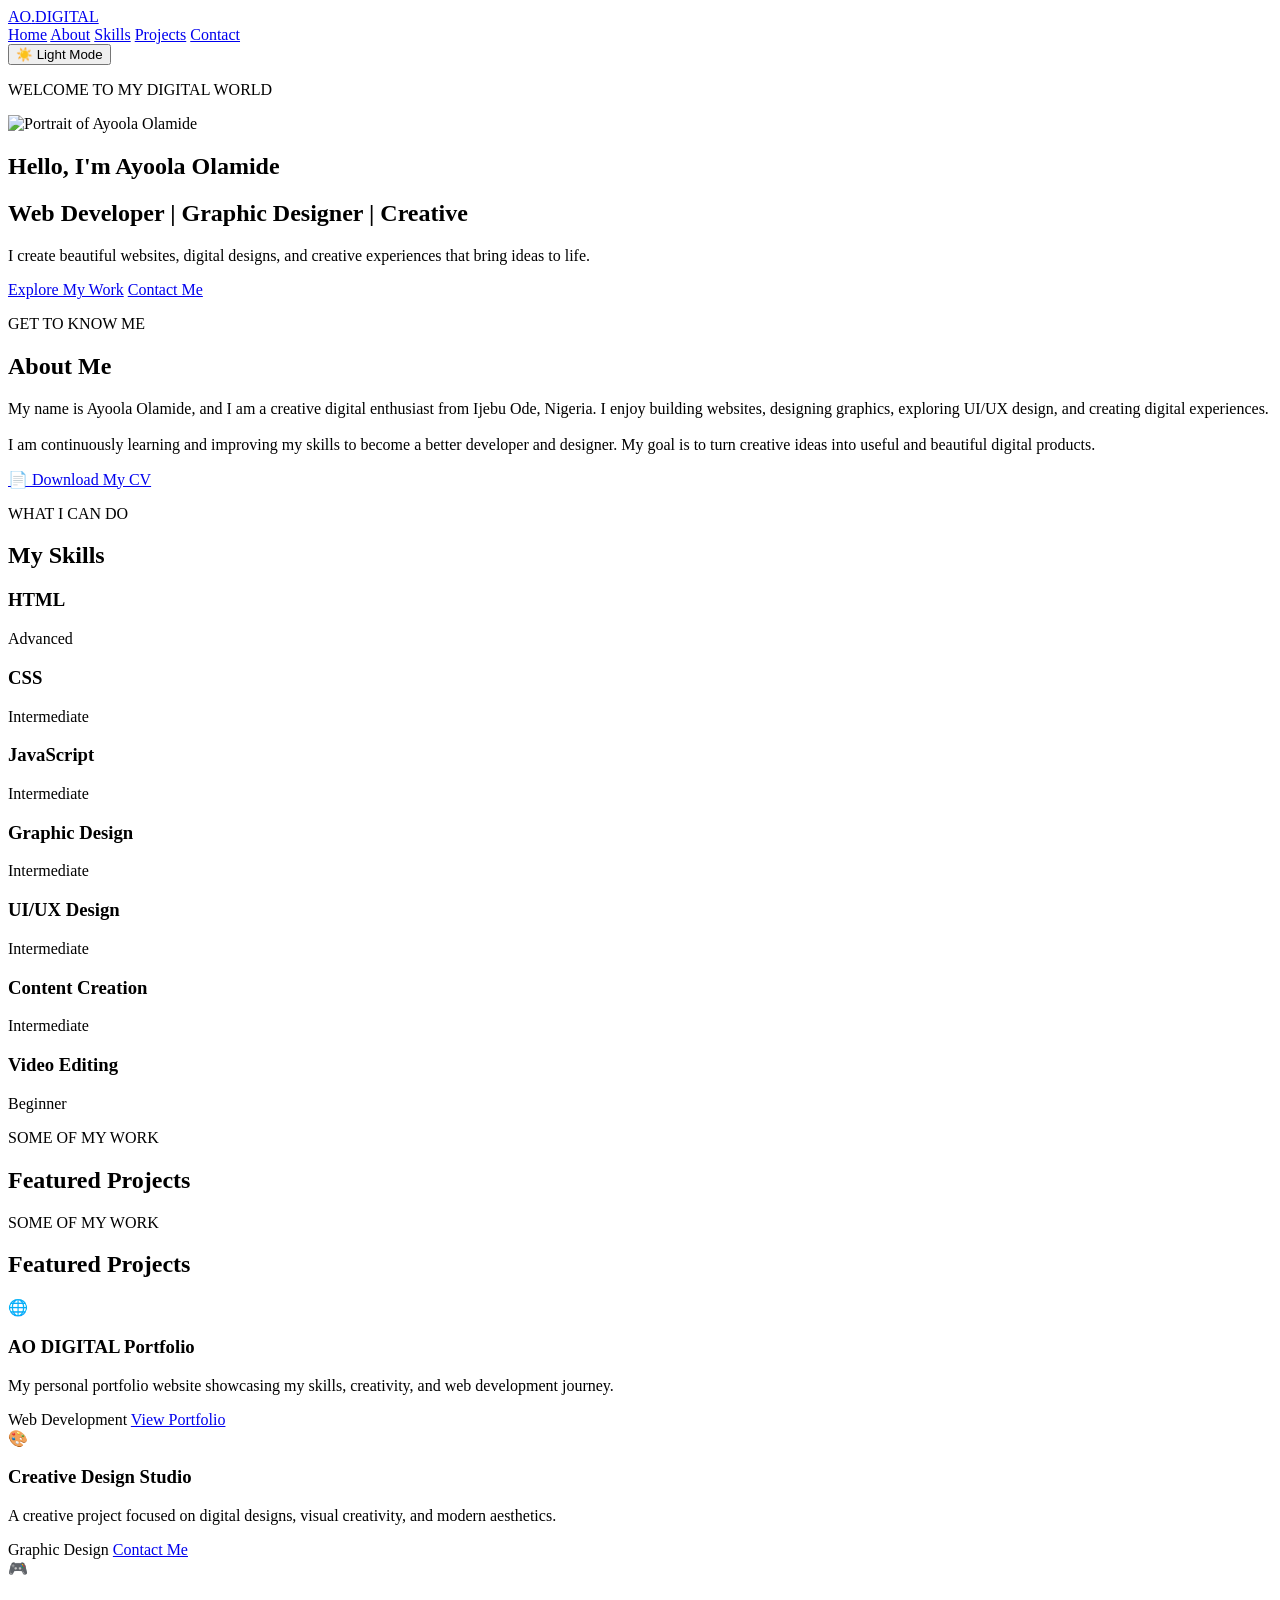
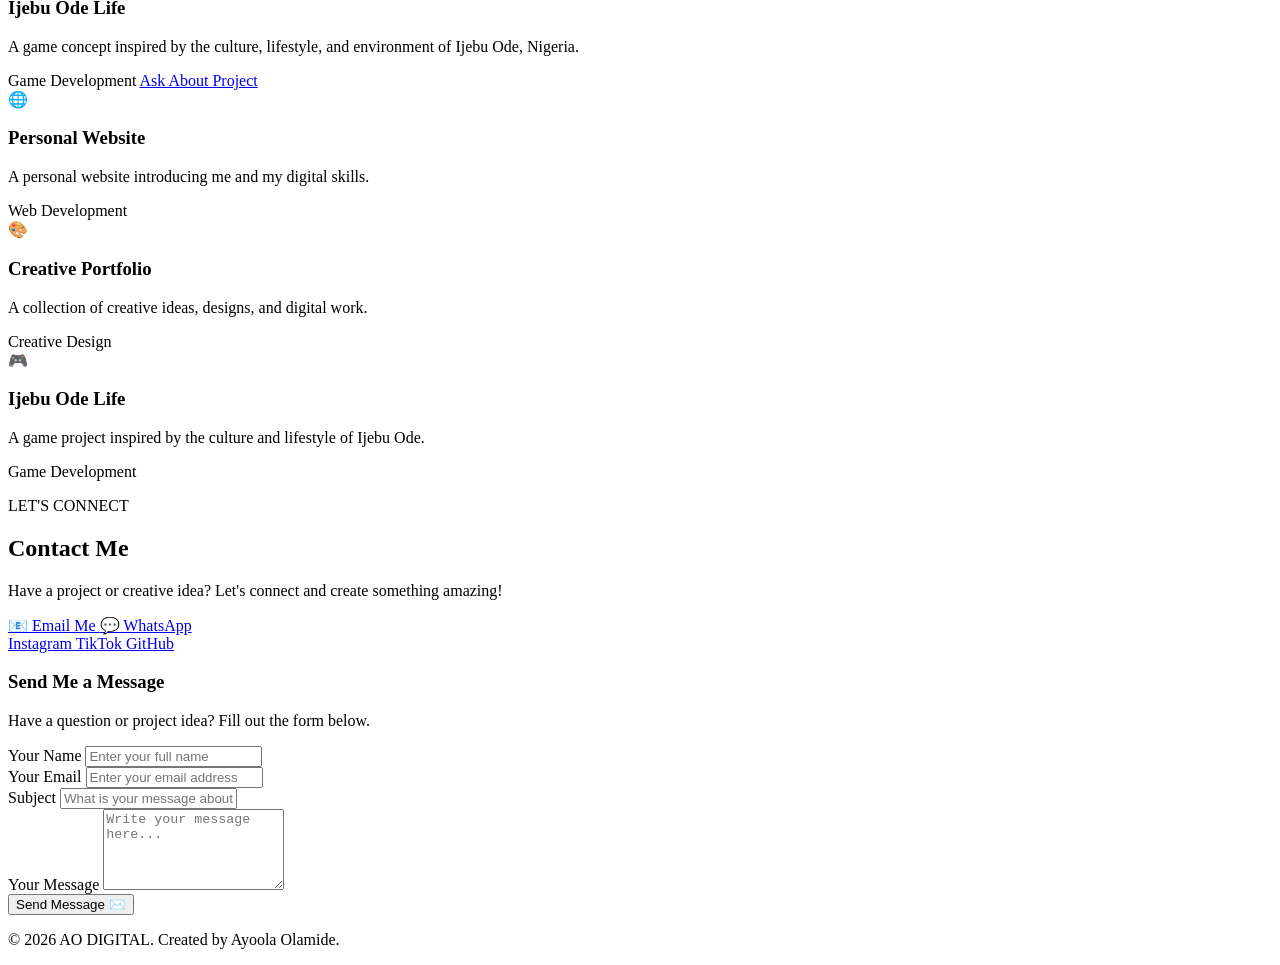
==== index.html @ ff601a03 "Add files via upload" ====
<!DOCTYPE html>
<html lang="en">

<head>
    <meta charset="UTF-8">
    <meta name="viewport" content="width=device-width, initial-scale=1.0">

    <title>AO DIGITAL | Creative Developer</title>

    <!-- Connect CSS -->
    <link rel="stylesheet" href="css/style.css">
</head>

<body>

    <!-- Navigation -->
    <header>
        <a href="#home" class="logo">AO<span>.</span>DIGITAL</a>

        <nav>
            <a href="#home">Home</a>
            <a href="#about">About</a>
            <a href="#skills">Skills</a>
            <a href="#projects">Projects</a>
            <a href="#contact">Contact</a>
        </nav>
        <button id="theme-toggle" type="button" aria-label="Switch to light mode">
            ☀️ Light Mode
        </button>
    </header>

    <!-- Home Section -->
    <section class="hero" id="home">

        <p class="welcome">WELCOME TO MY DIGITAL WORLD</p>
        <div class="profile-container">
            <img src="images/timothy.jpg" alt="Portrait of Ayoola Olamide" class="profile-picture">
        </div>
        <h1>Hello, I'm <span>Ayoola Olamide</span></h1>

        <h2>Web Developer | Graphic Designer | Creative</h2>

        <p class="description">
            I create beautiful websites, digital designs,
            and creative experiences that bring ideas to life.
        </p>

        <div class="hero-buttons">
            <a href="#projects" class="btn">Explore My Work</a>
            <a href="#contact" class="btn outline">Contact Me</a>
        </div>

    </section>

    <!-- About Section -->
    <section class="section" id="about">

        <p class="small-title">GET TO KNOW ME</p>

        <h2 class="section-title">About <span>Me</span></h2>

        <p class="about-text">
            My name is Ayoola Olamide, and I am a creative digital
            enthusiast from Ijebu Ode, Nigeria. I enjoy building
            websites, designing graphics, exploring UI/UX design,
            and creating digital experiences.

            <br><br>

            I am continuously learning and improving my skills
            to become a better developer and designer. My goal
            is to turn creative ideas into useful and beautiful
            digital products.
        </p>
        <div class="cv-download">
            <a href="documents/Ayoola-Olamide-CV.pdf" class="btn" download="Ayoola-Olamide-CV.pdf">
                📄 Download My CV
            </a>
        </div>

    </section>

    <!-- Skills Section -->
    <section class="section" id="skills">

        <p class="small-title">WHAT I CAN DO</p>

        <h2 class="section-title">My <span>Skills</span></h2>

        <div class="skills-container">

            <div class="skill-card">
                <h3>HTML</h3>
                <p>Advanced</p>
            </div>

            <div class="skill-card">
                <h3>CSS</h3>
                <p>Intermediate</p>
            </div>

            <div class="skill-card">
                <h3>JavaScript</h3>
                <p>Intermediate</p>
            </div>

            <div class="skill-card">
                <h3>Graphic Design</h3>
                <p>Intermediate</p>
            </div>

            <div class="skill-card">
                <h3>UI/UX Design</h3>
                <p>Intermediate</p>
            </div>

            <div class="skill-card">
                <h3>Content Creation</h3>
                <p>Intermediate</p>
            </div>

            <div class="skill-card">
                <h3>Video Editing</h3>
                <p>Beginner</p>
            </div>

        </div>

    </section>

    <!-- Projects Section -->
    <section class="section" id="projects">

        <p class="small-title">SOME OF MY WORK</p>

        <h2 class="section-title">Featured <span>Projects</span></h2>

        <!-- Projects Section -->
        <section class="section" id="projects">

            <p class="small-title">SOME OF MY WORK</p>

            <h2 class="section-title">
                Featured <span>Projects</span>
            </h2>

            <div class="projects-container">

                <!-- Project 1 -->
                <div class="project-card">

                    <div class="project-icon">🌐</div>

                    <h3>AO DIGITAL Portfolio</h3>

                    <p>
                        My personal portfolio website showcasing
                        my skills, creativity, and web development journey.
                    </p>

                    <span class="project-tag">Web Development</span>

                    <a href="#home" class="project-button">
                        View Portfolio
                    </a>

                </div>

                <!-- Project 2 -->
                <div class="project-card">

                    <div class="project-icon">🎨</div>

                    <h3>Creative Design Studio</h3>

                    <p>
                        A creative project focused on digital designs,
                        visual creativity, and modern aesthetics.
                    </p>

                    <span class="project-tag">Graphic Design</span>

                    <a href="#contact" class="project-button">
                        Contact Me
                    </a>

                </div>

                <!-- Project 3 -->
                <div class="project-card">

                    <div class="project-icon">🎮</div>

                    <h3>Ijebu Ode Life</h3>

                    <p>
                        A game concept inspired by the culture,
                        lifestyle, and environment of Ijebu Ode, Nigeria.
                    </p>

                    <span class="project-tag">Game Development</span>

                    <a href="mailto:timothyayoola301@gmail.com" class="project-button">
                        Ask About Project
                    </a>

                </div>

            </div>

        </section>

        <div class="project-card">
            <div class="project-icon">🌐</div>
            <h3>Personal Website</h3>
            <p>
                A personal website introducing me and my
                digital skills.
            </p>
            <span class="project-tag">Web Development</span>
        </div>

        <div class="project-card">
            <div class="project-icon">🎨</div>
            <h3>Creative Portfolio</h3>
            <p>
                A collection of creative ideas, designs,
                and digital work.
            </p>
            <span class="project-tag">Creative Design</span>
        </div>

        <div class="project-card">
            <div class="project-icon">🎮</div>
            <h3>Ijebu Ode Life</h3>
            <p>
                A game project inspired by the culture
                and lifestyle of Ijebu Ode.
            </p>
            <span class="project-tag">Game Development</span>
        </div>

        </div>

        <!-- Contact Section -->
        <section class="section contact" id="contact">

            <p class="small-title">LET'S CONNECT</p>

            <h2 class="section-title">
                Contact <span>Me</span>
            </h2>

            <p>
                Have a project or creative idea?
                Let's connect and create something amazing!
            </p>

            <!-- Contact Buttons -->
            <div class="contact-buttons">

                <a href="mailto:timothyayoola301@gmail.com" class="btn">
                    📧 Email Me
                </a>

                <a href="https://wa.me/2349030544965" class="btn outline" target="_blank" rel="noopener noreferrer">
                    💬 WhatsApp
                </a>

            </div>

            <!-- Social Media Links -->
            <div class="social-links">

                <a href="https://www.instagram.com/" target="_blank" rel="noopener noreferrer" aria-label="Instagram">
                    Instagram
                </a>

                <a href="https://www.tiktok.com/" target="_blank" rel="noopener noreferrer" aria-label="TikTok">
                    TikTok
                </a>

                <a href="https://github.com/" target="_blank" rel="noopener noreferrer" aria-label="GitHub">
                    GitHub
                </a>

            </div>
            <!-- Contact Form -->
            <div class="contact-form-container">

                <h3>Send Me a Message</h3>

                <p class="form-description">
                    Have a question or project idea? Fill out the form below.
                </p>

                <form id="contact-form">

                    <div class="form-group">
                        <label for="visitor-name">Your Name</label>

                        <input type="text" id="visitor-name" name="name" placeholder="Enter your full name" required>
                    </div>

                    <div class="form-group">
                        <label for="visitor-email">Your Email</label>

                        <input type="email" id="visitor-email" name="email" placeholder="Enter your email address"
                            required>
                    </div>

                    <div class="form-group">
                        <label for="visitor-subject">Subject</label>

                        <input type="text" id="visitor-subject" name="subject" placeholder="What is your message about?"
                            required>
                    </div>

                    <div class="form-group">
                        <label for="visitor-message">Your Message</label>

                        <textarea id="visitor-message" name="message" rows="5" placeholder="Write your message here..."
                            required></textarea>
                    </div>

                    <button type="submit" class="btn">
                        Send Message ✉️
                    </button>

                    <p id="form-status" role="status" aria-live="polite"></p>

                </form>

            </div>
        </section>

        <!-- Footer -->
        <footer>
            <p>
                © <span id="year">2026</span> AO DIGITAL.
                Created by Ayoola Olamide.
            </p>
        </footer>
        <script src="script.js"></script>
</body>

</html>
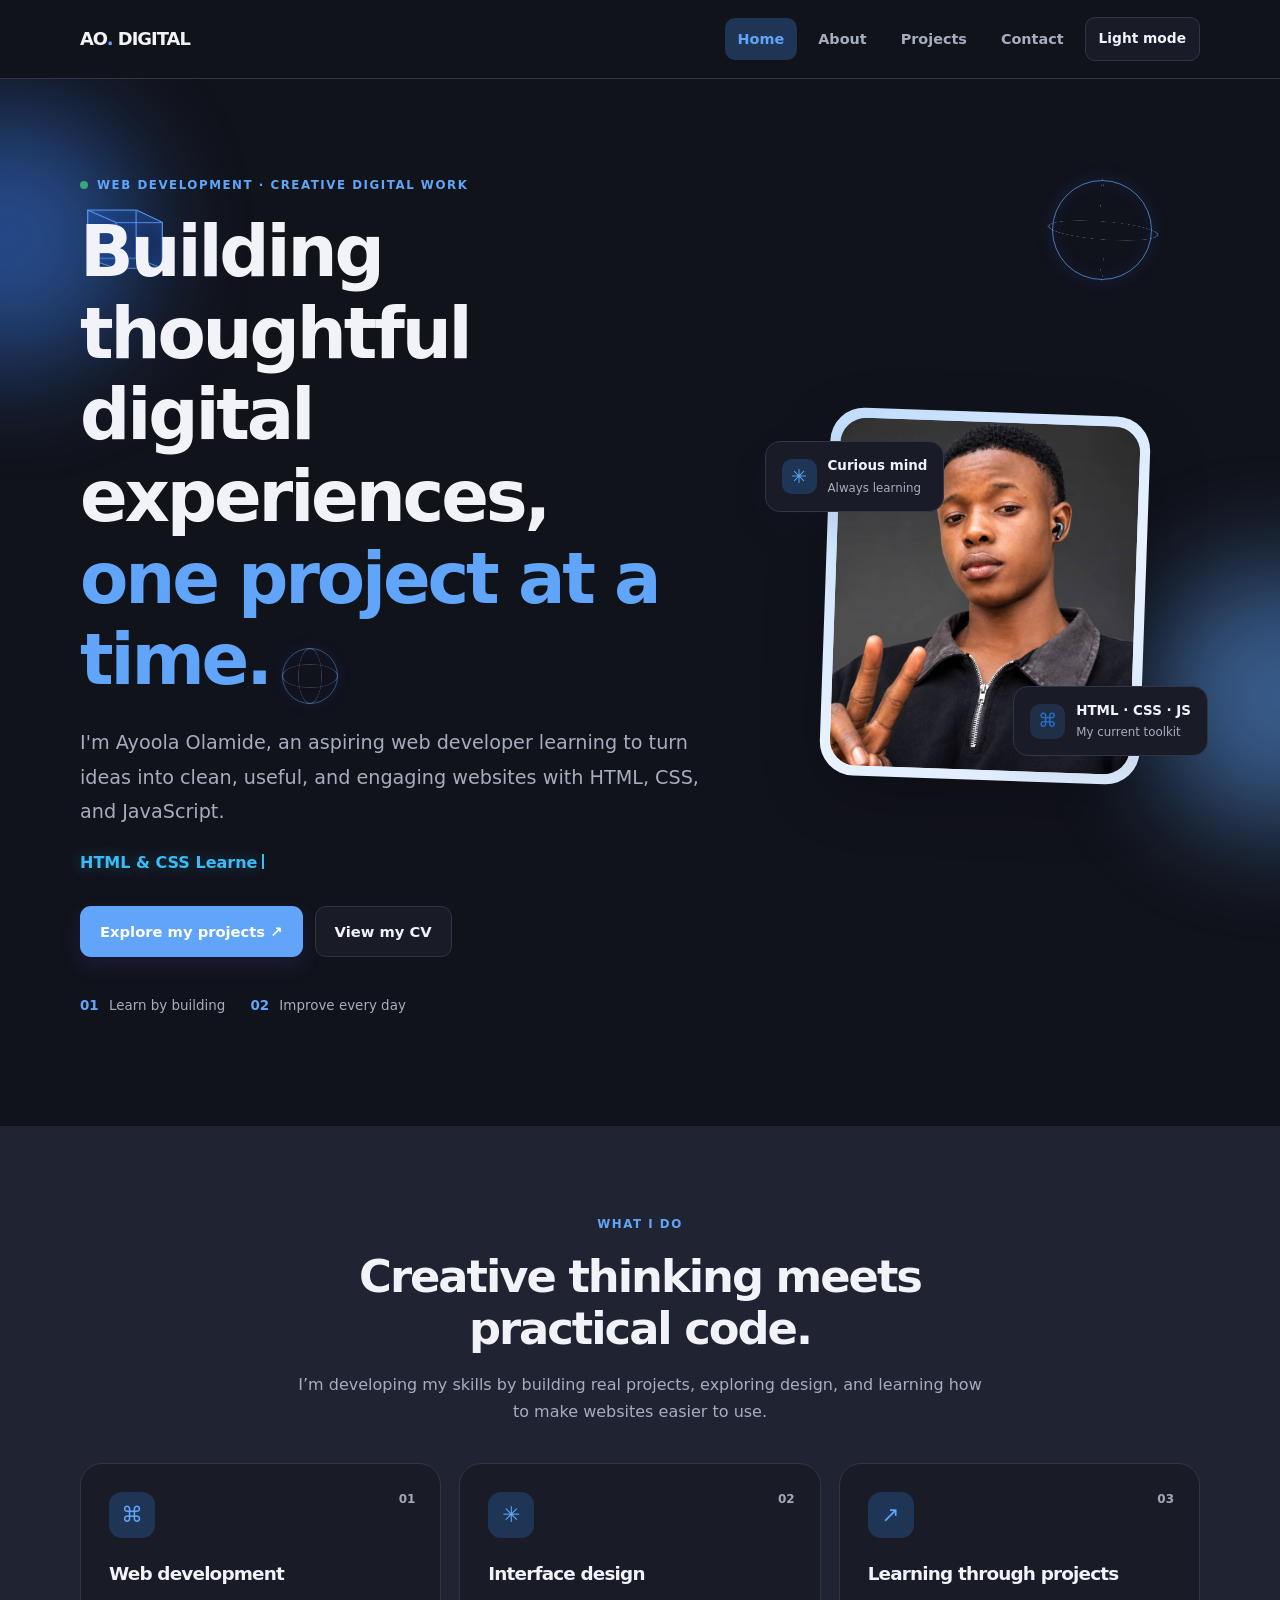
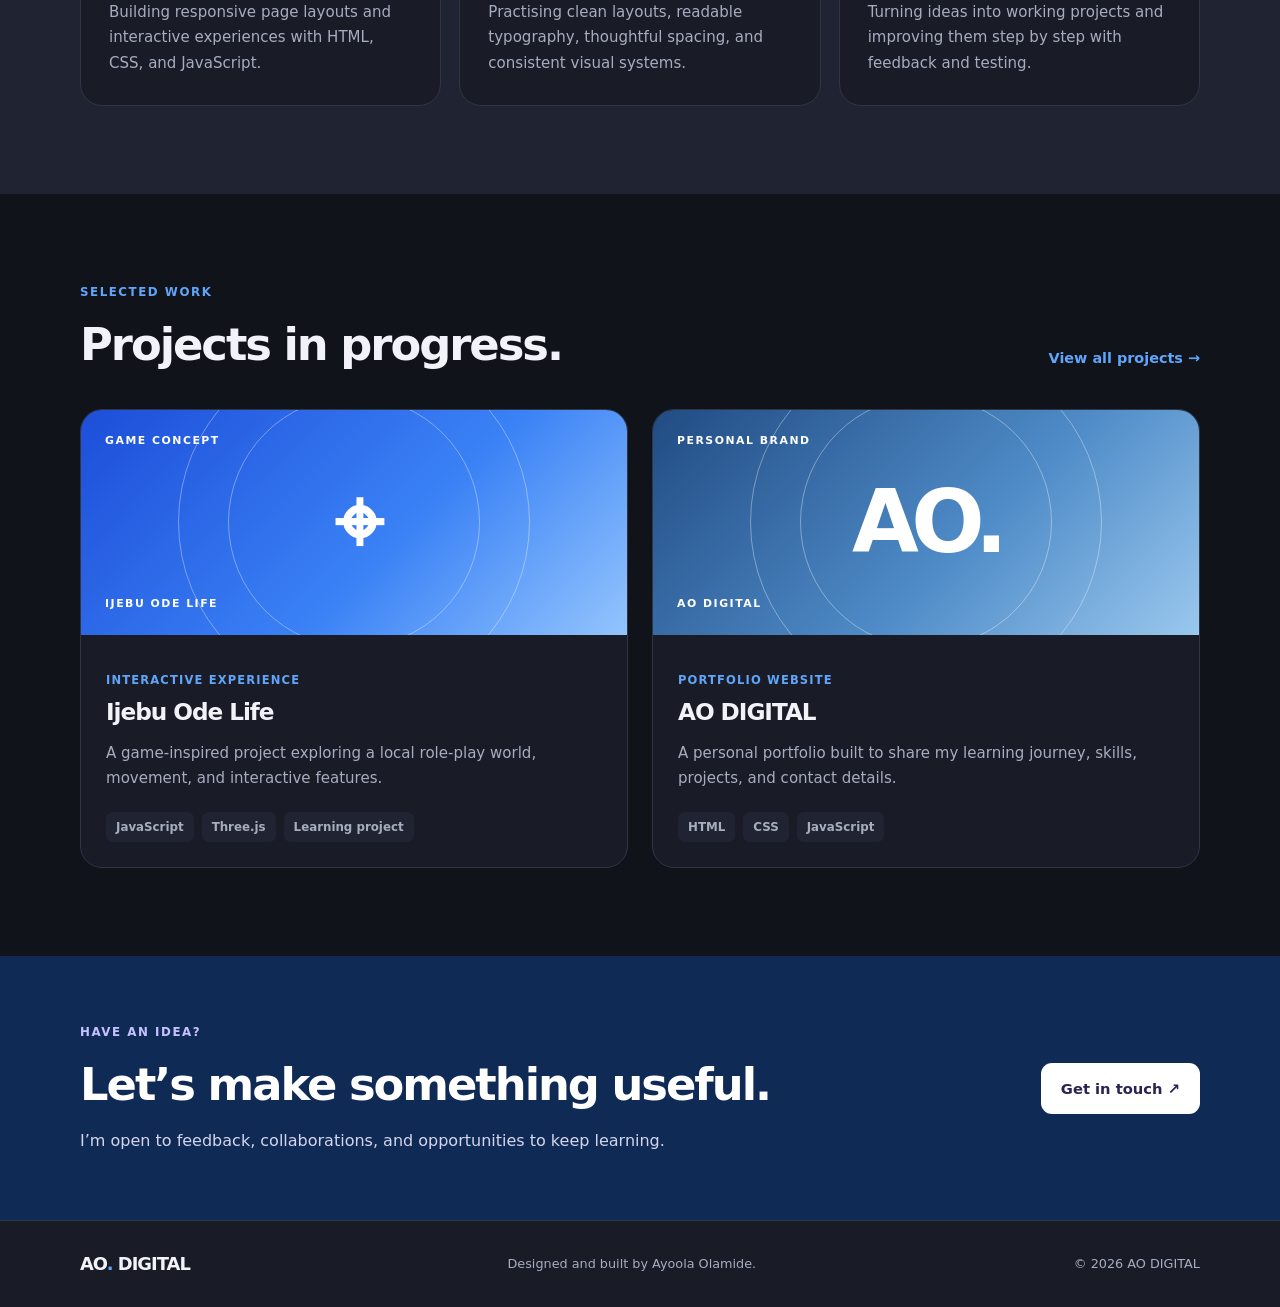
==== commit 06b0ec43: "Add files via upload" ====
--- a/index.html
+++ b/index.html
@@ -4,344 +4,180 @@
 <head>
     <meta charset="UTF-8">
     <meta name="viewport" content="width=device-width, initial-scale=1.0">
-
-    <title>AO DIGITAL | Creative Developer</title>
-
-    <!-- Connect CSS -->
+    <meta name="description"
+        content="AO DIGITAL — Ayoola Olamide's web development portfolio, projects, and contact information.">
+    <meta name="theme-color" content="#f7f8fc">
+    <title>AO DIGITAL | Home</title>
     <link rel="stylesheet" href="css/style.css">
+    <script src="script.js" defer></script>
 </head>
 
 <body>
+    <a class="skip-link" href="#main">Skip to content</a>
 
-    <!-- Navigation -->
-    <header>
-        <a href="#home" class="logo">AO<span>.</span>DIGITAL</a>
+    <header class="site-header">
+        <div class="container nav-wrap">
+            <a class="brand" href="index.html">AO<span>.</span> DIGITAL</a>
+            <button class="menu-toggle" id="menu-toggle" type="button" aria-expanded="false"
+                aria-controls="site-nav">Menu</button>
 
-        <nav>
-            <a href="#home">Home</a>
-            <a href="#about">About</a>
-            <a href="#skills">Skills</a>
-            <a href="#projects">Projects</a>
-            <a href="#contact">Contact</a>
-        </nav>
-        <button id="theme-toggle" type="button" aria-label="Switch to light mode">
-            ☀️ Light Mode
-        </button>
+            <nav class="site-nav" id="site-nav" aria-label="Main navigation">
+                <a class="active" href="index.html" aria-current="page">Home</a>
+                <a href="about.html">About</a>
+                <a href="projects.html">Projects</a>
+                <a href="contact.html">Contact</a>
+                <button class="theme-toggle" id="theme-toggle" type="button">Light mode</button>
+            </nav>
+        </div>
     </header>
 
-    <!-- Home Section -->
-    <section class="hero" id="home">
+    <main id="main">
+        <section class="hero container">
+            <div class="hero-copy">
+                <p class="eyebrow"><span class="status-dot"></span> WEB DEVELOPMENT · CREATIVE DIGITAL WORK</p>
+                <h1>Building thoughtful digital experiences, <span>one project at a time.</span></h1>
+                <p class="lead">
+                    I'm Ayoola Olamide, an aspiring web developer learning to turn ideas
+                    into clean, useful, and engaging websites with HTML, CSS, and JavaScript.
+                </p>
 
-        <p class="welcome">WELCOME TO MY DIGITAL WORLD</p>
-        <div class="profile-container">
-            <img src="images/timothy.jpg" alt="Portrait of Ayoola Olamide" class="profile-picture">
-        </div>
-        <h1>Hello, I'm <span>Ayoola Olamide</span></h1>
+                <span class="typing-text" data-typing></span>
 
-        <h2>Web Developer | Graphic Designer | Creative</h2>
+                <div class="button-row">
+                    <a class="button button-primary" href="projects.html">Explore my projects ↗</a>
+                    <a class="button button-secondary" href="documents/Ayoola-Olamide-CV.pdf" target="_blank"
+                        rel="noopener">
+                        View my CV
+                    </a>
+                </div>
 
-        <p class="description">
-            I create beautiful websites, digital designs,
-            and creative experiences that bring ideas to life.
-        </p>
-
-        <div class="hero-buttons">
-            <a href="#projects" class="btn">Explore My Work</a>
-            <a href="#contact" class="btn outline">Contact Me</a>
-        </div>
-
-    </section>
-
-    <!-- About Section -->
-    <section class="section" id="about">
-
-        <p class="small-title">GET TO KNOW ME</p>
-
-        <h2 class="section-title">About <span>Me</span></h2>
-
-        <p class="about-text">
-            My name is Ayoola Olamide, and I am a creative digital
-            enthusiast from Ijebu Ode, Nigeria. I enjoy building
-            websites, designing graphics, exploring UI/UX design,
-            and creating digital experiences.
-
-            <br><br>
-
-            I am continuously learning and improving my skills
-            to become a better developer and designer. My goal
-            is to turn creative ideas into useful and beautiful
-            digital products.
-        </p>
-        <div class="cv-download">
-            <a href="documents/Ayoola-Olamide-CV.pdf" class="btn" download="Ayoola-Olamide-CV.pdf">
-                📄 Download My CV
-            </a>
-        </div>
-
-    </section>
-
-    <!-- Skills Section -->
-    <section class="section" id="skills">
-
-        <p class="small-title">WHAT I CAN DO</p>
-
-        <h2 class="section-title">My <span>Skills</span></h2>
-
-        <div class="skills-container">
-
-            <div class="skill-card">
-                <h3>HTML</h3>
-                <p>Advanced</p>
+                <div class="hero-meta">
+                    <span><strong>01</strong> Learn by building</span>
+                    <span><strong>02</strong> Improve every day</span>
+                </div>
             </div>
 
-            <div class="skill-card">
-                <h3>CSS</h3>
-                <p>Intermediate</p>
-            </div>
-
-            <div class="skill-card">
-                <h3>JavaScript</h3>
-                <p>Intermediate</p>
-            </div>
-
-            <div class="skill-card">
-                <h3>Graphic Design</h3>
-                <p>Intermediate</p>
-            </div>
-
-            <div class="skill-card">
-                <h3>UI/UX Design</h3>
-                <p>Intermediate</p>
-            </div>
-
-            <div class="skill-card">
-                <h3>Content Creation</h3>
-                <p>Intermediate</p>
-            </div>
-
-            <div class="skill-card">
-                <h3>Video Editing</h3>
-                <p>Beginner</p>
-            </div>
-
-        </div>
-
-    </section>
-
-    <!-- Projects Section -->
-    <section class="section" id="projects">
-
-        <p class="small-title">SOME OF MY WORK</p>
-
-        <h2 class="section-title">Featured <span>Projects</span></h2>
-
-        <!-- Projects Section -->
-        <section class="section" id="projects">
-
-            <p class="small-title">SOME OF MY WORK</p>
-
-            <h2 class="section-title">
-                Featured <span>Projects</span>
-            </h2>
-
-            <div class="projects-container">
-
-                <!-- Project 1 -->
-                <div class="project-card">
-
-                    <div class="project-icon">🌐</div>
-
-                    <h3>AO DIGITAL Portfolio</h3>
-
-                    <p>
-                        My personal portfolio website showcasing
-                        my skills, creativity, and web development journey.
-                    </p>
-
-                    <span class="project-tag">Web Development</span>
-
-                    <a href="#home" class="project-button">
-                        View Portfolio
-                    </a>
-
+            <div class="hero-visual">
+                <div class="portrait-frame">
+                    <img src="images/timothy.jpg" alt="Portrait of Ayoola Olamide" class="portrait"
+                        onerror="this.style.display='none';this.nextElementSibling.style.display='grid'">
+                    <div class="portrait-fallback" aria-hidden="true">AO<span>.</span></div>
                 </div>
 
-                <!-- Project 2 -->
-                <div class="project-card">
-
-                    <div class="project-icon">🎨</div>
-
-                    <h3>Creative Design Studio</h3>
-
-                    <p>
-                        A creative project focused on digital designs,
-                        visual creativity, and modern aesthetics.
-                    </p>
-
-                    <span class="project-tag">Graphic Design</span>
-
-                    <a href="#contact" class="project-button">
-                        Contact Me
-                    </a>
-
+                <div class="floating-note note-top">
+                    <span class="note-mark">✳</span>
+                    <span><strong>Curious mind</strong><small>Always learning</small></span>
                 </div>
 
-                <!-- Project 3 -->
-                <div class="project-card">
-
-                    <div class="project-icon">🎮</div>
-
-                    <h3>Ijebu Ode Life</h3>
-
-                    <p>
-                        A game concept inspired by the culture,
-                        lifestyle, and environment of Ijebu Ode, Nigeria.
-                    </p>
-
-                    <span class="project-tag">Game Development</span>
-
-                    <a href="mailto:timothyayoola301@gmail.com" class="project-button">
-                        Ask About Project
-                    </a>
-
+                <div class="floating-note note-bottom">
+                    <span class="note-mark note-mark-blue">⌘</span>
+                    <span><strong>HTML · CSS · JS</strong><small>My current toolkit</small></span>
                 </div>
-
-            </div>
-
-        </section>
-
-        <div class="project-card">
-            <div class="project-icon">🌐</div>
-            <h3>Personal Website</h3>
-            <p>
-                A personal website introducing me and my
-                digital skills.
-            </p>
-            <span class="project-tag">Web Development</span>
-        </div>
-
-        <div class="project-card">
-            <div class="project-icon">🎨</div>
-            <h3>Creative Portfolio</h3>
-            <p>
-                A collection of creative ideas, designs,
-                and digital work.
-            </p>
-            <span class="project-tag">Creative Design</span>
-        </div>
-
-        <div class="project-card">
-            <div class="project-icon">🎮</div>
-            <h3>Ijebu Ode Life</h3>
-            <p>
-                A game project inspired by the culture
-                and lifestyle of Ijebu Ode.
-            </p>
-            <span class="project-tag">Game Development</span>
-        </div>
-
-        </div>
-
-        <!-- Contact Section -->
-        <section class="section contact" id="contact">
-
-            <p class="small-title">LET'S CONNECT</p>
-
-            <h2 class="section-title">
-                Contact <span>Me</span>
-            </h2>
-
-            <p>
-                Have a project or creative idea?
-                Let's connect and create something amazing!
-            </p>
-
-            <!-- Contact Buttons -->
-            <div class="contact-buttons">
-
-                <a href="mailto:timothyayoola301@gmail.com" class="btn">
-                    📧 Email Me
-                </a>
-
-                <a href="https://wa.me/2349030544965" class="btn outline" target="_blank" rel="noopener noreferrer">
-                    💬 WhatsApp
-                </a>
-
-            </div>
-
-            <!-- Social Media Links -->
-            <div class="social-links">
-
-                <a href="https://www.instagram.com/" target="_blank" rel="noopener noreferrer" aria-label="Instagram">
-                    Instagram
-                </a>
-
-                <a href="https://www.tiktok.com/" target="_blank" rel="noopener noreferrer" aria-label="TikTok">
-                    TikTok
-                </a>
-
-                <a href="https://github.com/" target="_blank" rel="noopener noreferrer" aria-label="GitHub">
-                    GitHub
-                </a>
-
-            </div>
-            <!-- Contact Form -->
-            <div class="contact-form-container">
-
-                <h3>Send Me a Message</h3>
-
-                <p class="form-description">
-                    Have a question or project idea? Fill out the form below.
-                </p>
-
-                <form id="contact-form">
-
-                    <div class="form-group">
-                        <label for="visitor-name">Your Name</label>
-
-                        <input type="text" id="visitor-name" name="name" placeholder="Enter your full name" required>
-                    </div>
-
-                    <div class="form-group">
-                        <label for="visitor-email">Your Email</label>
-
-                        <input type="email" id="visitor-email" name="email" placeholder="Enter your email address"
-                            required>
-                    </div>
-
-                    <div class="form-group">
-                        <label for="visitor-subject">Subject</label>
-
-                        <input type="text" id="visitor-subject" name="subject" placeholder="What is your message about?"
-                            required>
-                    </div>
-
-                    <div class="form-group">
-                        <label for="visitor-message">Your Message</label>
-
-                        <textarea id="visitor-message" name="message" rows="5" placeholder="Write your message here..."
-                            required></textarea>
-                    </div>
-
-                    <button type="submit" class="btn">
-                        Send Message ✉️
-                    </button>
-
-                    <p id="form-status" role="status" aria-live="polite"></p>
-
-                </form>
-
             </div>
         </section>
 
-        <!-- Footer -->
-        <footer>
-            <p>
-                © <span id="year">2026</span> AO DIGITAL.
-                Created by Ayoola Olamide.
-            </p>
-        </footer>
-        <script src="script.js"></script>
+        <section class="section section-muted">
+            <div class="container">
+                <div class="section-heading">
+                    <p class="eyebrow">WHAT I DO</p>
+                    <h2>Creative thinking meets practical code.</h2>
+                    <p>I’m developing my skills by building real projects, exploring design,
+                        and learning how to make websites easier to use.</p>
+                </div>
+
+                <div class="three-grid">
+                    <article class="feature-card">
+                        <span class="card-number">01</span>
+                        <div class="feature-icon">⌘</div>
+                        <h3>Web development</h3>
+                        <p>Building responsive page layouts and interactive experiences with HTML, CSS, and JavaScript.
+                        </p>
+                    </article>
+
+                    <article class="feature-card">
+                        <span class="card-number">02</span>
+                        <div class="feature-icon">✳</div>
+                        <h3>Interface design</h3>
+                        <p>Practising clean layouts, readable typography, thoughtful spacing, and consistent visual
+                            systems.</p>
+                    </article>
+
+                    <article class="feature-card">
+                        <span class="card-number">03</span>
+                        <div class="feature-icon">↗</div>
+                        <h3>Learning through projects</h3>
+                        <p>Turning ideas into working projects and improving them step by step with feedback and
+                            testing.</p>
+                    </article>
+                </div>
+            </div>
+        </section>
+
+        <section class="section container">
+            <div class="section-heading heading-inline">
+                <div>
+                    <p class="eyebrow">SELECTED WORK</p>
+                    <h2>Projects in progress.</h2>
+                </div>
+                <a class="text-link" href="projects.html">View all projects →</a>
+            </div>
+
+            <div class="project-grid">
+                <article class="project-card">
+                    <div class="project-art art-purple">
+                        <span class="art-label">GAME CONCEPT</span>
+                        <span class="art-symbol">⌖</span>
+                        <span class="art-caption">IJEBU ODE LIFE</span>
+                    </div>
+                    <div class="project-content">
+                        <p class="project-type">Interactive experience</p>
+                        <h3>Ijebu Ode Life</h3>
+                        <p>A game-inspired project exploring a local role-play world, movement, and interactive
+                            features.</p>
+                        <div class="tag-row">
+                            <span>JavaScript</span><span>Three.js</span><span>Learning project</span>
+                        </div>
+                    </div>
+                </article>
+
+                <article class="project-card">
+                    <div class="project-art art-blue">
+                        <span class="art-label">PERSONAL BRAND</span>
+                        <span class="art-symbol">AO.</span>
+                        <span class="art-caption">AO DIGITAL</span>
+                    </div>
+                    <div class="project-content">
+                        <p class="project-type">Portfolio website</p>
+                        <h3>AO DIGITAL</h3>
+                        <p>A personal portfolio built to share my learning journey, skills, projects, and contact
+                            details.</p>
+                        <div class="tag-row">
+                            <span>HTML</span><span>CSS</span><span>JavaScript</span>
+                        </div>
+                    </div>
+                </article>
+            </div>
+        </section>
+
+        <section class="cta-section">
+            <div class="container cta-inner">
+                <div>
+                    <p class="eyebrow">HAVE AN IDEA?</p>
+                    <h2>Let’s make something useful.</h2>
+                    <p>I’m open to feedback, collaborations, and opportunities to keep learning.</p>
+                </div>
+                <a class="button button-light" href="contact.html">Get in touch ↗</a>
+            </div>
+        </section>
+    </main>
+
+    <footer class="site-footer">
+        <div class="container footer-inner">
+            <a class="brand" href="index.html">AO<span>.</span> DIGITAL</a>
+            <p>Designed and built by Ayoola Olamide.</p>
+            <p>© <span data-year></span> AO DIGITAL</p>
+        </div>
+    </footer>
 </body>
 
 </html>
--- a/css/style.css
+++ b/css/style.css
@@ -0,0 +1,1654 @@
+:root {
+    --page: #f7f8fc;
+    --surface: #ffffff;
+    --surface-soft: #f0f2f8;
+    --text: #172033;
+    --muted: #667085;
+    --line: #e2e6ef;
+    --accent: #5145cd;
+    --accent-dark: #3e35a8;
+    --accent-soft: #eeecff;
+    --blue-soft: #e8f2ff;
+    --shadow: 0 20px 60px rgba(25, 35, 65, .08);
+    --radius: 22px;
+    --container: 1120px;
+}
+
+* {
+    box-sizing: border-box;
+}
+
+html {
+    scroll-behavior: smooth;
+    scroll-padding-top: 90px;
+}
+
+body {
+    margin: 0;
+    background: var(--page);
+    color: var(--text);
+    font-family: Inter, system-ui, -apple-system, BlinkMacSystemFont, "Segoe UI", sans-serif;
+    line-height: 1.7;
+    -webkit-font-smoothing: antialiased;
+}
+
+img {
+    display: block;
+    max-width: 100%;
+}
+
+a {
+    color: inherit;
+}
+
+button,
+input,
+textarea {
+    font: inherit;
+}
+
+a:focus-visible,
+button:focus-visible,
+input:focus-visible,
+textarea:focus-visible {
+    outline: 3px solid rgba(81, 69, 205, .35);
+    outline-offset: 3px;
+}
+
+.container {
+    width: min(var(--container), calc(100% - 48px));
+    margin-inline: auto;
+}
+
+.narrow {
+    max-width: 850px;
+}
+
+.skip-link {
+    position: absolute;
+    top: -60px;
+    left: 16px;
+    z-index: 1000;
+    background: var(--text);
+    color: white;
+    padding: 10px 14px;
+    border-radius: 8px;
+}
+
+.skip-link:focus {
+    top: 12px;
+}
+
+.site-header {
+    position: sticky;
+    top: 0;
+    z-index: 100;
+    background: var(--page);
+    border-bottom: 1px solid var(--line);
+}
+
+.nav-wrap {
+    min-height: 78px;
+    display: flex;
+    align-items: center;
+    justify-content: space-between;
+    gap: 28px;
+}
+
+.brand {
+    color: var(--text);
+    text-decoration: none;
+    font-weight: 850;
+    letter-spacing: -.055em;
+    font-size: 1.12rem;
+    white-space: nowrap;
+}
+
+.brand span {
+    color: var(--accent);
+}
+
+.site-nav {
+    display: flex;
+    align-items: center;
+    gap: 8px;
+}
+
+.site-nav a {
+    text-decoration: none;
+    color: var(--muted);
+    padding: 9px 13px;
+    border-radius: 10px;
+    font-size: .9rem;
+    font-weight: 650;
+}
+
+.site-nav a:hover,
+.site-nav a.active {
+    color: var(--accent);
+    background: var(--accent-soft);
+}
+
+.theme-toggle,
+.menu-toggle {
+    border: 1px solid var(--line);
+    color: var(--text);
+    background: var(--surface);
+    padding: 9px 13px;
+    border-radius: 10px;
+    font-size: .86rem;
+    font-weight: 700;
+    cursor: pointer;
+}
+
+.menu-toggle {
+    display: none;
+}
+
+.eyebrow {
+    display: flex;
+    align-items: center;
+    gap: 9px;
+    margin: 0 0 17px;
+    color: var(--accent);
+    font-size: .74rem;
+    font-weight: 800;
+    letter-spacing: .13em;
+    text-transform: uppercase;
+}
+
+.status-dot {
+    width: 8px;
+    height: 8px;
+    border-radius: 50%;
+    background: #36a879;
+}
+
+h1,
+h2,
+h3 {
+    margin-top: 0;
+    letter-spacing: -.045em;
+    line-height: 1.16;
+}
+
+.hero {
+    display: grid;
+    grid-template-columns: minmax(0, 1.18fr) minmax(300px, .82fr);
+    align-items: center;
+    gap: 70px;
+    padding-top: 96px;
+    padding-bottom: 108px;
+    min-height: 610px;
+}
+
+.hero h1,
+.page-hero h1 {
+    max-width: 760px;
+    margin-bottom: 24px;
+    font-size: clamp(2.8rem, 5.5vw, 4.65rem);
+    font-weight: 780;
+}
+
+.hero h1 span,
+.page-hero h1 span {
+    color: var(--accent);
+}
+
+.lead {
+    max-width: 650px;
+    color: var(--muted);
+    font-size: clamp(1.05rem, 1.6vw, 1.2rem);
+    line-height: 1.8;
+}
+
+.button-row {
+    display: flex;
+    flex-wrap: wrap;
+    gap: 12px;
+    margin-top: 30px;
+}
+
+.button {
+    min-height: 48px;
+    display: inline-flex;
+    align-items: center;
+    justify-content: center;
+    gap: 10px;
+    padding: 12px 19px;
+    border-radius: 11px;
+    text-decoration: none;
+    border: 1px solid transparent;
+    font-weight: 750;
+    font-size: .92rem;
+    cursor: pointer;
+    transition: transform .2s, box-shadow .2s, background .2s;
+}
+
+.button:hover {
+    transform: translateY(-2px);
+}
+
+.button-primary {
+    color: #fff;
+    background: var(--accent);
+    box-shadow: 0 8px 20px rgba(81, 69, 205, .18);
+}
+
+.button-primary:hover {
+    background: var(--accent-dark);
+}
+
+.button-secondary {
+    background: var(--surface);
+    border-color: var(--line);
+    color: var(--text);
+}
+
+.button-secondary:hover {
+    border-color: #c5c0fa;
+    background: var(--accent-soft);
+}
+
+.hero-meta {
+    display: flex;
+    flex-wrap: wrap;
+    gap: 25px;
+    margin-top: 38px;
+    color: var(--muted);
+    font-size: .84rem;
+}
+
+.hero-meta strong {
+    margin-right: 6px;
+    color: var(--accent);
+}
+
+.hero-visual {
+    min-height: 420px;
+    display: grid;
+    place-items: center;
+    position: relative;
+}
+
+.portrait-frame {
+    width: min(320px, 80%);
+    aspect-ratio: 4 / 4.6;
+    position: relative;
+    padding: 10px;
+    border-radius: 34px;
+    background: linear-gradient(145deg, #dedbff, #e9f4ff 58%, #f9e9f4);
+    box-shadow: var(--shadow);
+    transform: rotate(2deg);
+}
+
+.portrait {
+    width: 100%;
+    height: 100%;
+    object-fit: cover;
+    object-position: center;
+    border-radius: 26px;
+    background: var(--surface-soft);
+}
+
+.portrait-fallback {
+    display: none;
+    width: 100%;
+    height: 100%;
+    place-items: center;
+    border-radius: 26px;
+    color: var(--accent);
+    font-size: 4.5rem;
+    font-weight: 850;
+    background: linear-gradient(135deg, var(--accent-soft), var(--blue-soft));
+}
+
+.portrait-fallback span {
+    color: #8796ec;
+}
+
+.floating-note {
+    position: absolute;
+    display: flex;
+    align-items: center;
+    gap: 11px;
+    padding: 13px 16px;
+    border: 1px solid var(--line);
+    border-radius: 15px;
+    background: var(--surface);
+    box-shadow: 0 14px 35px rgba(25, 35, 65, .1);
+}
+
+.floating-note strong,
+.floating-note small {
+    display: block;
+}
+
+.floating-note strong {
+    font-size: .84rem;
+}
+
+.floating-note small {
+    color: var(--muted);
+    font-size: .74rem;
+}
+
+.note-top {
+    top: 55px;
+    left: -5px;
+}
+
+.note-bottom {
+    right: -8px;
+    bottom: 50px;
+}
+
+.note-mark {
+    width: 35px;
+    height: 35px;
+    display: grid;
+    place-items: center;
+    color: var(--accent);
+    background: var(--accent-soft);
+    border-radius: 10px;
+    font-size: 1.2rem;
+}
+
+.note-mark-blue {
+    color: #2870c9;
+    background: var(--blue-soft);
+}
+
+.section {
+    padding-top: 88px;
+    padding-bottom: 88px;
+}
+
+.section-muted {
+    background: var(--surface-soft);
+}
+
+.section-heading {
+    max-width: 700px;
+    margin: 0 auto 38px;
+    text-align: center;
+}
+
+.section-heading .eyebrow {
+    justify-content: center;
+}
+
+.section-heading h2,
+.about-copy h2,
+.contact-copy h2,
+.cta-inner h2,
+.cta-panel h2 {
+    margin-bottom: 15px;
+    font-size: clamp(2rem, 4vw, 2.8rem);
+}
+
+.section-heading>p:last-child,
+.about-copy p,
+.contact-copy>p:not(.eyebrow),
+.cta-inner p:not(.eyebrow),
+.cta-panel p:not(.eyebrow) {
+    color: var(--muted);
+}
+
+.three-grid {
+    display: grid;
+    grid-template-columns: repeat(3, 1fr);
+    gap: 18px;
+}
+
+.feature-card {
+    position: relative;
+    padding: 28px;
+    border: 1px solid var(--line);
+    background: var(--surface);
+    border-radius: var(--radius);
+    transition: transform .2s, box-shadow .2s;
+}
+
+.feature-card:hover,
+.project-card:hover {
+    transform: translateY(-4px);
+    box-shadow: var(--shadow);
+}
+
+.card-number {
+    position: absolute;
+    top: 25px;
+    right: 25px;
+    color: #a1a8b8;
+    font-size: .75rem;
+    font-weight: 800;
+}
+
+.feature-icon {
+    display: grid;
+    place-items: center;
+    width: 46px;
+    height: 46px;
+    margin-bottom: 25px;
+    border-radius: 13px;
+    background: var(--accent-soft);
+    color: var(--accent);
+    font-size: 1.35rem;
+}
+
+.feature-card h3 {
+    margin-bottom: 10px;
+    font-size: 1.15rem;
+}
+
+.feature-card p,
+.project-content>p:not(.project-type):not(.project-note) {
+    margin-bottom: 0;
+    color: var(--muted);
+    font-size: .94rem;
+}
+
+.heading-inline {
+    max-width: none;
+    display: flex;
+    align-items: end;
+    justify-content: space-between;
+    gap: 24px;
+    text-align: left;
+}
+
+.heading-inline .eyebrow {
+    justify-content: flex-start;
+}
+
+.heading-inline h2 {
+    margin-bottom: 0;
+}
+
+.text-link {
+    color: var(--accent);
+    text-decoration: none;
+    font-size: .9rem;
+    font-weight: 750;
+    white-space: nowrap;
+}
+
+.text-link:hover {
+    text-decoration: underline;
+}
+
+.project-grid {
+    display: grid;
+    grid-template-columns: repeat(2, minmax(0, 1fr));
+    gap: 24px;
+}
+
+.project-card {
+    overflow: hidden;
+    border: 1px solid var(--line);
+    border-radius: var(--radius);
+    background: var(--surface);
+    transition: transform .2s, box-shadow .2s;
+}
+
+.project-art {
+    min-height: 225px;
+    position: relative;
+    display: flex;
+    align-items: center;
+    justify-content: center;
+    overflow: hidden;
+}
+
+.project-art::before,
+.project-art::after {
+    content: "";
+    position: absolute;
+    border: 1px solid rgba(255, 255, 255, .36);
+    border-radius: 50%;
+    width: 250px;
+    height: 250px;
+}
+
+.project-art::after {
+    width: 350px;
+    height: 350px;
+}
+
+.art-purple {
+    color: #fff;
+    background: linear-gradient(135deg, #635bca, #8c83e9 55%, #c4bfff);
+}
+
+.art-blue {
+    color: #fff;
+    background: linear-gradient(135deg, #214b83, #4f8cc8 58%, #9ac8ee);
+}
+
+.art-label,
+.art-caption {
+    position: absolute;
+    left: 24px;
+    z-index: 1;
+    font-size: .68rem;
+    font-weight: 800;
+    letter-spacing: .14em;
+}
+
+.art-label {
+    top: 22px;
+}
+
+.art-caption {
+    bottom: 21px;
+}
+
+.art-symbol {
+    z-index: 1;
+    font-size: 5.4rem;
+    line-height: 1;
+    font-weight: 850;
+    letter-spacing: -.09em;
+}
+
+.project-content {
+    padding: 25px;
+}
+
+.project-type {
+    margin-bottom: 8px;
+    color: var(--accent);
+    text-transform: uppercase;
+    font-size: .72rem;
+    font-weight: 800;
+    letter-spacing: .1em;
+}
+
+.project-content h2,
+.project-content h3 {
+    margin-bottom: 12px;
+    font-size: 1.45rem;
+}
+
+.tag-row {
+    display: flex;
+    flex-wrap: wrap;
+    gap: 8px;
+    margin-top: 20px;
+}
+
+.tag-row span {
+    padding: 5px 10px;
+    border-radius: 7px;
+    background: var(--surface-soft);
+    color: var(--muted);
+    font-size: .74rem;
+    font-weight: 700;
+}
+
+.project-note {
+    margin: 18px 0 0;
+    padding-top: 15px;
+    border-top: 1px solid var(--line);
+    color: var(--muted);
+    font-size: .85rem;
+}
+
+.cta-section {
+    padding: 66px 0;
+    color: #fff;
+    background: #24234f;
+}
+
+.cta-inner {
+    display: flex;
+    align-items: center;
+    justify-content: space-between;
+    gap: 30px;
+}
+
+.cta-inner .eyebrow {
+    color: #c6c2ff;
+}
+
+.cta-inner h2 {
+    margin-bottom: 10px;
+}
+
+.cta-inner p:not(.eyebrow) {
+    margin-bottom: 0;
+    color: #d5d6ed;
+}
+
+.button-light {
+    color: #292453;
+    background: #fff;
+    white-space: nowrap;
+}
+
+.button-light:hover {
+    background: #eeecff;
+}
+
+.site-footer {
+    border-top: 1px solid var(--line);
+    background: var(--surface);
+}
+
+.footer-inner {
+    min-height: 86px;
+    display: flex;
+    align-items: center;
+    justify-content: space-between;
+    gap: 18px;
+}
+
+.footer-inner p {
+    margin: 0;
+    color: var(--muted);
+    font-size: .8rem;
+}
+
+.page-hero {
+    padding: 90px 0 55px;
+}
+
+.page-hero h1 {
+    font-size: clamp(2.7rem, 5vw, 4.2rem);
+}
+
+.page-hero .lead {
+    max-width: 740px;
+}
+
+.about-layout {
+    display: grid;
+    grid-template-columns: .78fr 1.22fr;
+    align-items: center;
+    gap: 70px;
+}
+
+.about-photo-wrap {
+    min-height: 360px;
+    padding: 12px;
+    border-radius: 28px;
+    background: linear-gradient(145deg, #dedbff, #e9f4ff 58%, #f9e9f4);
+}
+
+.about-photo {
+    width: 100%;
+    height: 390px;
+    object-fit: cover;
+    object-position: center;
+    border-radius: 20px;
+}
+
+.about-fallback {
+    min-height: 390px;
+}
+
+.about-copy h2 {
+    margin-bottom: 20px;
+}
+
+.about-copy .button {
+    margin-top: 10px;
+}
+
+.skills-grid {
+    display: grid;
+    grid-template-columns: repeat(2, 1fr);
+    gap: 14px;
+    max-width: 850px;
+    margin: 0 auto;
+}
+
+.skill-item {
+    display: flex;
+    gap: 17px;
+    padding: 22px;
+    background: var(--surface);
+    border: 1px solid var(--line);
+    border-radius: 15px;
+}
+
+.skill-item>span {
+    color: var(--accent);
+    font-size: .8rem;
+    font-weight: 850;
+}
+
+.skill-item h3 {
+    margin-bottom: 5px;
+    font-size: 1rem;
+}
+
+.skill-item p {
+    margin: 0;
+    color: var(--muted);
+    font-size: .87rem;
+}
+
+.cta-panel {
+    display: flex;
+    align-items: center;
+    justify-content: space-between;
+    gap: 25px;
+    padding: 38px;
+    border: 1px solid var(--line);
+    border-radius: var(--radius);
+    background: var(--surface);
+}
+
+.cta-panel h2 {
+    margin-bottom: 8px;
+}
+
+.cta-panel p:not(.eyebrow) {
+    margin-bottom: 0;
+}
+
+.contact-layout {
+    display: grid;
+    grid-template-columns: .8fr 1.2fr;
+    align-items: start;
+    gap: 70px;
+}
+
+.contact-copy h2 {
+    margin-bottom: 18px;
+}
+
+.contact-detail {
+    display: flex;
+    align-items: center;
+    gap: 14px;
+    margin-top: 22px;
+    text-decoration: none;
+}
+
+.detail-icon {
+    display: grid;
+    place-items: center;
+    width: 44px;
+    height: 44px;
+    flex: 0 0 44px;
+    border-radius: 12px;
+    background: var(--accent-soft);
+    color: var(--accent);
+    font-weight: 800;
+}
+
+.contact-detail small,
+.contact-detail strong {
+    display: block;
+}
+
+.contact-detail small {
+    color: var(--muted);
+    font-size: .78rem;
+}
+
+.contact-detail strong {
+    overflow-wrap: anywhere;
+    font-size: .94rem;
+}
+
+.cv-button {
+    margin-top: 28px;
+}
+
+.contact-form {
+    padding: 32px;
+    border: 1px solid var(--line);
+    border-radius: var(--radius);
+    background: var(--surface);
+    box-shadow: 0 12px 40px rgba(25, 35, 65, .04);
+}
+
+.contact-form h2 {
+    margin-bottom: 8px;
+    font-size: 1.6rem;
+}
+
+.form-intro {
+    margin-bottom: 25px;
+    color: var(--muted);
+    font-size: .9rem;
+}
+
+.form-field {
+    margin-bottom: 18px;
+}
+
+.form-field label {
+    display: block;
+    margin-bottom: 7px;
+    font-size: .86rem;
+    font-weight: 750;
+}
+
+.form-field input,
+.form-field textarea {
+    width: 100%;
+    padding: 12px 13px;
+    border: 1px solid var(--line);
+    border-radius: 10px;
+    color: var(--text);
+    background: var(--page);
+    outline: none;
+}
+
+.form-field textarea {
+    resize: vertical;
+    min-height: 130px;
+}
+
+.form-field input:focus,
+.form-field textarea:focus {
+    border-color: var(--accent);
+    box-shadow: 0 0 0 3px rgba(81, 69, 205, .1);
+}
+
+.form-status {
+    min-height: 1.5em;
+    margin: 13px 0 0;
+    color: var(--accent);
+    font-size: .85rem;
+}
+
+/* Dark mode */
+body:not(.light-mode) {
+    color-scheme: dark;
+    --page: #11131b;
+    --surface: #191c27;
+    --surface-soft: #202432;
+    --text: #f1f3f9;
+    --muted: #a6adbf;
+    --line: #303546;
+    --accent: #aaa2ff;
+    --accent-dark: #8d83f2;
+    --accent-soft: #2b294b;
+    --blue-soft: #202f46;
+    --shadow: 0 20px 60px rgba(0, 0, 0, .22);
+}
+
+body:not(.light-mode) .cta-section {
+    background: #24234f;
+}
+
+@media (prefers-reduced-motion: reduce) {
+
+    *,
+    *::before,
+    *::after {
+        scroll-behavior: auto !important;
+        transition-duration: .01ms !important;
+        animation-duration: .01ms !important;
+    }
+}
+
+@media (max-width: 850px) {
+    .hero {
+        gap: 35px;
+        grid-template-columns: 1.1fr .9fr;
+        padding-top: 70px;
+    }
+
+    .hero-visual {
+        min-height: 350px;
+    }
+
+    .note-top {
+        left: -10px;
+    }
+
+    .note-bottom {
+        right: -10px;
+    }
+
+    .about-layout,
+    .contact-layout {
+        gap: 38px;
+    }
+
+    .site-nav {
+        gap: 2px;
+    }
+
+    .site-nav a {
+        padding: 9px;
+    }
+}
+
+@media (max-width: 700px) {
+    .container {
+        width: min(var(--container), calc(100% - 36px));
+    }
+
+    .nav-wrap {
+        min-height: 70px;
+        flex-wrap: wrap;
+        padding-block: 12px;
+    }
+
+    .menu-toggle {
+        display: inline-flex;
+        margin-left: auto;
+    }
+
+    .site-nav {
+        display: none;
+        width: 100%;
+        align-items: stretch;
+        flex-direction: column;
+        padding: 10px 0 5px;
+    }
+
+    .site-nav.is-open {
+        display: flex;
+    }
+
+    .site-nav a,
+    .theme-toggle {
+        text-align: left;
+        width: 100%;
+    }
+
+    .hero {
+        grid-template-columns: 1fr;
+        gap: 20px;
+        padding-top: 60px;
+        padding-bottom: 70px;
+    }
+
+    .hero-copy {
+        order: 1;
+    }
+
+    .hero-visual {
+        order: 0;
+        min-height: 310px;
+    }
+
+    .portrait-frame {
+        width: 220px;
+    }
+
+    .note-top {
+        top: 28px;
+        left: 0;
+    }
+
+    .note-bottom {
+        right: 0;
+        bottom: 20px;
+    }
+
+    .hero h1 {
+        font-size: clamp(2.55rem, 11vw, 3.6rem);
+    }
+
+    .three-grid,
+    .project-grid,
+    .skills-grid,
+    .about-layout,
+    .contact-layout {
+        grid-template-columns: 1fr;
+    }
+
+    .section {
+        padding-block: 64px;
+    }
+
+    .section-heading {
+        margin-bottom: 28px;
+    }
+
+    .heading-inline {
+        align-items: flex-start;
+        flex-direction: column;
+    }
+
+    .cta-inner,
+    .cta-panel {
+        align-items: flex-start;
+        flex-direction: column;
+    }
+
+    .footer-inner {
+        padding-block: 22px;
+        align-items: flex-start;
+        flex-direction: column;
+    }
+
+    .page-hero {
+        padding: 65px 0 30px;
+    }
+
+    .about-photo-wrap {
+        min-height: auto;
+    }
+
+    .about-photo,
+    .about-fallback {
+        height: 330px;
+        min-height: 330px;
+    }
+
+    .contact-form {
+        padding: 23px;
+    }
+}
+
+/* AO DIGITAL — BLUE THEME FIX */
+:root {
+    --accent: #2563eb;
+    --accent-dark: #1d4ed8;
+    --accent-soft: #dbeafe;
+    --blue-soft: #e8f2ff;
+}
+
+/* Keep blue accents in dark mode too */
+body:not(.light-mode) {
+    --accent: #60a5fa;
+    --accent-dark: #3b82f6;
+    --accent-soft: #1e3555;
+    --blue-soft: #202f46;
+}
+
+/* Blue project artwork */
+.art-purple {
+    color: #fff;
+    background: linear-gradient(135deg, #1d4ed8, #3b82f6 58%, #93c5fd);
+}
+
+/* Blue portrait frames */
+.portrait-frame,
+.about-photo-wrap {
+    background: linear-gradient(145deg, #bfdbfe, #e8f2ff 58%, #dbeafe);
+}
+
+/* Blue call-to-action section */
+.cta-section,
+body:not(.light-mode) .cta-section {
+    background: #102a56;
+}
+
+/* Blue button hover */
+.button-primary:hover {
+    background: #1d4ed8;
+}
+
+/* Blue focus outlines */
+a:focus-visible,
+button:focus-visible,
+input:focus-visible,
+textarea:focus-visible {
+    outline-color: rgba(37, 99, 235, .55);
+}
+
+/* Blue form input focus */
+.form-field input:focus,
+.form-field textarea:focus {
+    border-color: var(--accent);
+    box-shadow: 0 0 0 3px rgba(37, 99, 235, .15);
+}
+
+/* =====================================
+   AO DIGITAL — LIVE FLOATING ANIMATIONS
+   ===================================== */
+
+body {
+    position: relative;
+    isolation: isolate;
+}
+
+/* Keep website content above the animations */
+.site-header,
+main,
+.site-footer {
+    position: relative;
+    z-index: 2;
+}
+
+/* Floating glowing blue orbs */
+body::before,
+body::after {
+    content: "";
+    position: fixed;
+    width: 260px;
+    height: 260px;
+    border-radius: 50%;
+    pointer-events: none;
+    z-index: -1;
+    opacity: 0.5;
+    filter: blur(55px);
+    will-change: transform;
+}
+
+body::before {
+    top: 12%;
+    left: -120px;
+    background: #3b82f6;
+    animation: floatBlueOrb 16s ease-in-out infinite alternate;
+}
+
+body::after {
+    right: -130px;
+    bottom: 8%;
+    background: #60a5fa;
+    animation: floatBlueOrb 21s ease-in-out infinite alternate-reverse;
+}
+
+/* Animated drifting light particles */
+.ambient-particles {
+    position: fixed;
+    inset: 0;
+    overflow: hidden;
+    pointer-events: none;
+    z-index: 1;
+}
+
+.ambient-particles span {
+    position: absolute;
+    bottom: -30px;
+    left: var(--x);
+    width: var(--size);
+    height: var(--size);
+    border-radius: 50%;
+    background: #60a5fa;
+    box-shadow: 0 0 12px #3b82f6;
+    opacity: 0;
+    animation: particleRise var(--duration) linear var(--delay) infinite;
+    will-change: transform, opacity;
+}
+
+/* Floating movement */
+@keyframes floatBlueOrb {
+    0% {
+        transform: translate3d(0, 0, 0) scale(0.9);
+    }
+
+    50% {
+        transform: translate3d(100px, -65px, 0) scale(1.15);
+    }
+
+    100% {
+        transform: translate3d(45px, 90px, 0) scale(0.95);
+    }
+}
+
+@keyframes particleRise {
+    0% {
+        transform: translate3d(0, 0, 0);
+        opacity: 0;
+    }
+
+    10% {
+        opacity: 0.7;
+    }
+
+    80% {
+        opacity: 0.45;
+    }
+
+    100% {
+        transform: translate3d(70px, -110vh, 0);
+        opacity: 0;
+    }
+}
+
+/* Keep animations comfortable on smaller screens */
+@media (max-width: 700px) {
+
+    body::before,
+    body::after {
+        width: 180px;
+        height: 180px;
+        filter: blur(45px);
+        opacity: 0.35;
+    }
+}
+
+/* Respect visitors who prefer reduced motion */
+@media (prefers-reduced-motion: reduce) {
+
+    body::before,
+    body::after,
+    .ambient-particles span {
+        animation: none !important;
+    }
+}
+
+/* ==========================================
+   AO DIGITAL — FUTURISTIC 3D SPACE EFFECTS
+   ========================================== */
+
+.space-scene {
+    position: fixed;
+    inset: 0;
+    overflow: hidden;
+    pointer-events: none;
+    z-index: 1;
+    perspective: 900px;
+    contain: layout paint;
+}
+
+.space-object {
+    position: absolute;
+    transform-style: preserve-3d;
+    will-change: transform;
+}
+
+/* Floating 3D cube */
+.space-cube {
+    width: 48px;
+    height: 48px;
+    top: 24%;
+    left: 8%;
+    animation: cubeFloat 12s ease-in-out infinite;
+}
+
+.space-cube .cube-face {
+    position: absolute;
+    inset: 0;
+    border: 1px solid rgba(96, 165, 250, 0.8);
+    background: rgba(37, 99, 235, 0.10);
+    box-shadow: inset 0 0 20px rgba(59, 130, 246, 0.12);
+}
+
+.cube-front {
+    transform: translateZ(24px);
+}
+
+.cube-back {
+    transform: rotateY(180deg) translateZ(24px);
+}
+
+.cube-right {
+    transform: rotateY(90deg) translateZ(24px);
+}
+
+.cube-left {
+    transform: rotateY(-90deg) translateZ(24px);
+}
+
+.cube-top {
+    transform: rotateX(90deg) translateZ(24px);
+}
+
+.cube-bottom {
+    transform: rotateX(-90deg) translateZ(24px);
+}
+
+/* Second smaller cube */
+.space-cube-small {
+    width: 28px;
+    height: 28px;
+    top: 68%;
+    right: 12%;
+    animation: cubeFloat 16s ease-in-out infinite reverse;
+}
+
+.space-cube-small .cube-face {
+    border-color: rgba(147, 197, 253, 0.9);
+    background: rgba(96, 165, 250, 0.12);
+}
+
+.space-cube-small .cube-front {
+    transform: translateZ(14px);
+}
+
+.space-cube-small .cube-back {
+    transform: rotateY(180deg) translateZ(14px);
+}
+
+.space-cube-small .cube-right {
+    transform: rotateY(90deg) translateZ(14px);
+}
+
+.space-cube-small .cube-left {
+    transform: rotateY(-90deg) translateZ(14px);
+}
+
+.space-cube-small .cube-top {
+    transform: rotateX(90deg) translateZ(14px);
+}
+
+.space-cube-small .cube-bottom {
+    transform: rotateX(-90deg) translateZ(14px);
+}
+
+/* Glowing wireframe rings */
+.space-ring {
+    width: 100px;
+    height: 100px;
+    top: 20%;
+    right: 10%;
+    border: 1px solid rgba(96, 165, 250, 0.7);
+    border-radius: 50%;
+    box-shadow: 0 0 18px rgba(37, 99, 235, 0.15),
+        inset 0 0 18px rgba(37, 99, 235, 0.1);
+    animation: ringSpin 14s linear infinite;
+}
+
+.space-ring::before,
+.space-ring::after {
+    content: "";
+    position: absolute;
+    inset: -1px;
+    border: 1px solid rgba(147, 197, 253, 0.55);
+    border-radius: 50%;
+}
+
+.space-ring::before {
+    transform: rotateX(65deg);
+}
+
+.space-ring::after {
+    transform: rotateY(65deg);
+}
+
+/* Smaller ring */
+.space-ring-small {
+    width: 56px;
+    height: 56px;
+    top: 72%;
+    left: 22%;
+    animation: ringSpin 10s linear infinite reverse;
+    opacity: 0.65;
+}
+
+/* Slow floating and rotation */
+@keyframes cubeFloat {
+
+    0%,
+    100% {
+        transform: translate3d(0, 0, 0) rotateX(0deg) rotateY(0deg);
+    }
+
+    50% {
+        transform: translate3d(24px, -38px, 20px) rotateX(180deg) rotateY(180deg);
+    }
+}
+
+@keyframes ringSpin {
+    from {
+        transform: rotateX(65deg) rotateY(0deg) rotateZ(0deg);
+    }
+
+    to {
+        transform: rotateX(65deg) rotateY(360deg) rotateZ(360deg);
+    }
+}
+
+/* Mobile adjustments */
+@media (max-width: 700px) {
+    .space-cube {
+        left: 3%;
+        transform: scale(0.75);
+    }
+
+    .space-ring {
+        right: 3%;
+        transform: scale(0.75);
+    }
+
+    .space-cube-small {
+        right: 5%;
+    }
+
+    .space-ring-small {
+        left: 8%;
+    }
+}
+
+/* Accessibility */
+@media (prefers-reduced-motion: reduce) {
+    .space-object {
+        animation: none !important;
+        will-change: auto;
+    }
+}
+
+/* =====================================
+   AO DIGITAL — 3D BACKGROUND UPGRADE
+   ===================================== */
+
+/* Help the existing 3D objects animate smoothly */
+.space-object {
+    will-change: transform, translate;
+    backface-visibility: hidden;
+}
+
+/* Keep background effects subtle on phones and tablets */
+@media (hover: none),
+(pointer: coarse) {
+    .space-object {
+        will-change: auto;
+    }
+
+    .ambient-particles {
+        opacity: 0.65;
+    }
+}
+
+/* Respect visitors who prefer reduced motion */
+@media (prefers-reduced-motion: reduce) {
+
+    .space-object,
+    .ambient-particles,
+    body::before,
+    body::after {
+        animation: none !important;
+        transition: none !important;
+    }
+
+    html {
+        scroll-behavior: auto !important;
+    }
+}
+
+/* =====================================
+   AO DIGITAL — ANIMATED HERO SECTION
+   ===================================== */
+
+.typing-text {
+    display: inline-block;
+    min-height: 1.3em;
+    color: #38bdf8;
+    font-weight: 700;
+    text-shadow: 0 0 14px rgba(56, 189, 248, 0.35);
+}
+
+.typing-text::after {
+    content: "";
+    display: inline-block;
+    width: 2px;
+    height: 0.95em;
+    margin-left: 5px;
+    vertical-align: -0.08em;
+    background: #38bdf8;
+    animation: aoCursorBlink 0.8s steps(2, start) infinite;
+}
+
+@keyframes aoCursorBlink {
+    to {
+        visibility: hidden;
+    }
+}
+
+/* Apply this class to existing hero elements */
+.hero-reveal {
+    animation: aoHeroEnter 0.8s ease both;
+}
+
+.hero-reveal:nth-child(2) {
+    animation-delay: 0.12s;
+}
+
+.hero-reveal:nth-child(3) {
+    animation-delay: 0.24s;
+}
+
+.hero-reveal:nth-child(4) {
+    animation-delay: 0.36s;
+}
+
+@keyframes aoHeroEnter {
+    from {
+        opacity: 0;
+        transform: translateY(22px);
+    }
+
+    to {
+        opacity: 1;
+        transform: translateY(0);
+    }
+}
+
+@media (prefers-reduced-motion: reduce) {
+    .typing-text::after {
+        animation: none;
+    }
+
+    .hero-reveal {
+        animation: none;
+    }
+}
+
+/* =====================================
+   AO DIGITAL — INTERACTIVE PROJECT CARDS
+   ===================================== */
+
+/* Smooth card entrance */
+.project-grid-large .project-card {
+    position: relative;
+    overflow: hidden;
+    isolation: isolate;
+    border: 1px solid rgba(56, 189, 248, 0.16);
+    transition:
+        transform 0.35s ease,
+        border-color 0.35s ease,
+        box-shadow 0.35s ease;
+    animation: aoProjectEnter 0.7s ease both;
+}
+
+.project-grid-large .project-card:nth-child(2) {
+    animation-delay: 0.15s;
+}
+
+@keyframes aoProjectEnter {
+    from {
+        opacity: 0;
+        transform: translateY(24px);
+    }
+
+    to {
+        opacity: 1;
+        transform: translateY(0);
+    }
+}
+
+/* Blue glow when hovering or using keyboard focus */
+.project-grid-large .project-card:hover,
+.project-grid-large .project-card:focus-within {
+    transform: translateY(-8px);
+    border-color: rgba(56, 189, 248, 0.8);
+    box-shadow:
+        0 18px 45px rgba(0, 0, 0, 0.22),
+        0 0 24px rgba(56, 189, 248, 0.12);
+}
+
+/* Give project artwork more life */
+.project-grid-large .project-art {
+    position: relative;
+    overflow: hidden;
+    isolation: isolate;
+}
+
+.project-grid-large .project-art::before {
+    content: "";
+    position: absolute;
+    z-index: -1;
+    width: 180px;
+    height: 180px;
+    top: -65px;
+    right: -55px;
+    border: 1px solid rgba(255, 255, 255, 0.28);
+    border-radius: 50%;
+    box-shadow:
+        0 0 0 18px rgba(255, 255, 255, 0.035),
+        0 0 0 38px rgba(255, 255, 255, 0.025);
+    transition: transform 0.6s ease;
+}
+
+.project-grid-large .project-card:hover .project-art::before {
+    transform: scale(1.18) rotate(18deg);
+}
+
+.project-grid-large .project-art::after {
+    content: "";
+    position: absolute;
+    z-index: -1;
+    inset: 0;
+    pointer-events: none;
+    background: linear-gradient(120deg,
+            transparent 20%,
+            rgba(255, 255, 255, 0.09) 45%,
+            transparent 70%);
+    transform: translateX(-120%);
+    transition: transform 0.7s ease;
+}
+
+.project-grid-large .project-card:hover .project-art::after {
+    transform: translateX(120%);
+}
+
+/* Keep artwork text readable and above the decoration */
+.project-grid-large .project-art>span {
+    position: relative;
+    z-index: 1;
+}
+
+/* Technology tags respond to hover */
+.project-grid-large .tag-row span {
+    transition:
+        transform 0.2s ease,
+        border-color 0.2s ease;
+}
+
+.project-grid-large .project-card:hover .tag-row span {
+    border-color: rgba(56, 189, 248, 0.45);
+}
+
+.project-grid-large .tag-row span:hover {
+    transform: translateY(-2px);
+}
+
+/* Mobile and accessibility support */
+@media (hover: none) {
+    .project-grid-large .project-card:hover {
+        transform: none;
+    }
+
+    .project-grid-large .project-card:hover .project-art::before,
+    .project-grid-large .project-card:hover .project-art::after {
+        transform: none;
+    }
+}
+
+@media (prefers-reduced-motion: reduce) {
+    .project-grid-large .project-card {
+        animation: none;
+        transition: none;
+    }
+
+    .project-grid-large .project-art::before,
+    .project-grid-large .project-art::after,
+    .project-grid-large .tag-row span {
+        transition: none;
+    }
+}
